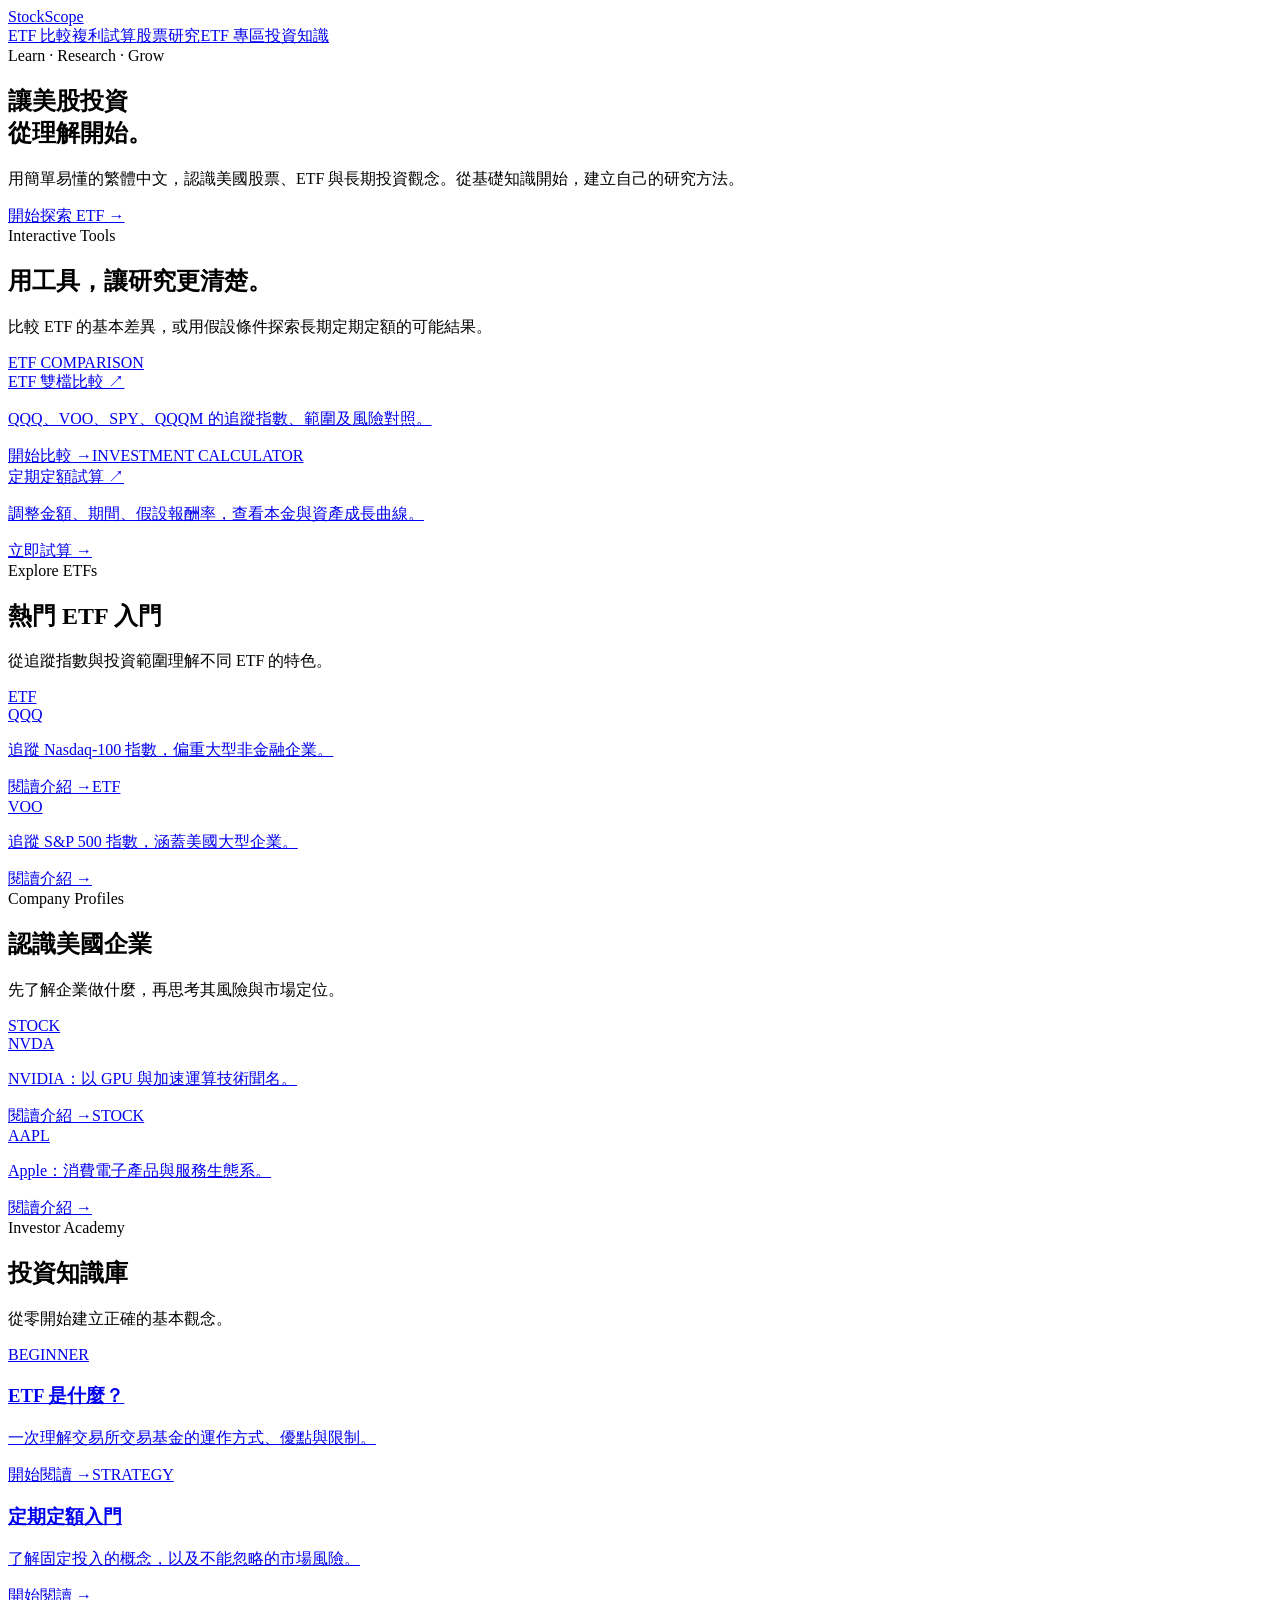
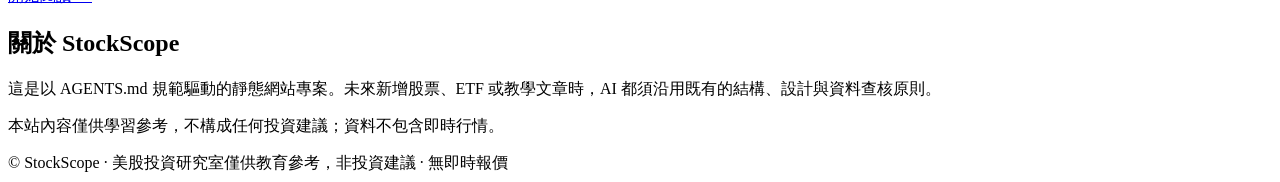
==== index.html @ 0f46e9e3 "Add files via upload" ====
<!doctype html><html lang="zh-Hant"><head><meta charset="utf-8"><meta name="viewport" content="width=device-width,initial-scale=1"><meta name="description" content="StockScope：用白話理解美股、ETF 與投資知識。"><title>首頁｜StockScope</title><link rel="stylesheet" href="./assets/style.css"></head><body><header class="nav"><div class="container nav-inner"><a class="brand" href="./index.html">Stock<span>Scope</span></a><nav class="links" aria-label="主要導覽"><a href="./tools/compare.html">ETF 比較</a><a href="./tools/calculator.html">複利試算</a><a href="./index.html#stocks">股票研究</a><a href="./index.html#etfs">ETF 專區</a><a href="./index.html#learn">投資知識</a></nav></div></header><main><section class="hero"><div class="container"><div class="eyebrow">Learn · Research · Grow</div><h1>讓美股投資<br><span class="accent">從理解開始。</span></h1><p class="lead">用簡單易懂的繁體中文，認識美國股票、ETF 與長期投資觀念。從基礎知識開始，建立自己的研究方法。</p><a class="btn" href="#etfs">開始探索 ETF →</a></div></section><section class="section"><div class="container"><div class="eyebrow">Interactive Tools</div><h2>用工具，讓研究更清楚。</h2><p>比較 ETF 的基本差異，或用假設條件探索長期定期定額的可能結果。</p><div class="grid"><a class="card tool-card" href="tools/compare.html"><span class="tag">ETF COMPARISON</span><div class="ticker">ETF 雙檔比較 ↗</div><p>QQQ、VOO、SPY、QQQM 的追蹤指數、範圍及風險對照。</p><span class="more">開始比較 →</span></a><a class="card tool-card" href="tools/calculator.html"><span class="tag">INVESTMENT CALCULATOR</span><div class="ticker">定期定額試算 ↗</div><p>調整金額、期間、假設報酬率，查看本金與資產成長曲線。</p><span class="more">立即試算 →</span></a></div></div></section><section class="section" id="etfs"><div class="container"><div class="eyebrow">Explore ETFs</div><h2>熱門 ETF 入門</h2><p>從追蹤指數與投資範圍理解不同 ETF 的特色。</p><div class="grid"><a class="card" href="etfs/qqq.html"><span class="tag">ETF</span><div class="ticker">QQQ</div><p>追蹤 Nasdaq-100 指數，偏重大型非金融企業。</p><span class="more">閱讀介紹 →</span></a><a class="card" href="etfs/voo.html"><span class="tag">ETF</span><div class="ticker">VOO</div><p>追蹤 S&P 500 指數，涵蓋美國大型企業。</p><span class="more">閱讀介紹 →</span></a></div></div></section><section class="section" id="stocks"><div class="container"><div class="eyebrow">Company Profiles</div><h2>認識美國企業</h2><p>先了解企業做什麼，再思考其風險與市場定位。</p><div class="grid"><a class="card" href="stocks/nvda.html"><span class="tag">STOCK</span><div class="ticker">NVDA</div><p>NVIDIA：以 GPU 與加速運算技術聞名。</p><span class="more">閱讀介紹 →</span></a><a class="card" href="stocks/aapl.html"><span class="tag">STOCK</span><div class="ticker">AAPL</div><p>Apple：消費電子產品與服務生態系。</p><span class="more">閱讀介紹 →</span></a></div></div></section><section class="section" id="learn"><div class="container"><div class="eyebrow">Investor Academy</div><h2>投資知識庫</h2><p>從零開始建立正確的基本觀念。</p><div class="grid"><a class="card" href="articles/what-is-etf.html"><span class="tag">BEGINNER</span><h3>ETF 是什麼？</h3><p>一次理解交易所交易基金的運作方式、優點與限制。</p><span class="more">開始閱讀 →</span></a><a class="card" href="articles/dollar-cost-averaging.html"><span class="tag">STRATEGY</span><h3>定期定額入門</h3><p>了解固定投入的概念，以及不能忽略的市場風險。</p><span class="more">開始閱讀 →</span></a></div></div></section><section class="section"><div class="container"><div class="panel"><h2>關於 StockScope</h2><p>這是以 AGENTS.md 規範驅動的靜態網站專案。未來新增股票、ETF 或教學文章時，AI 都須沿用既有的結構、設計與資料查核原則。</p><p class="muted">本站內容僅供學習參考，不構成任何投資建議；資料不包含即時行情。</p></div></div></section></main><footer class="footer"><div class="container"><span>© <span data-year></span> StockScope · 美股投資研究室</span><span>僅供教育參考，非投資建議 · 無即時報價</span></div></footer><script src="./assets/app.js"></script></body></html>
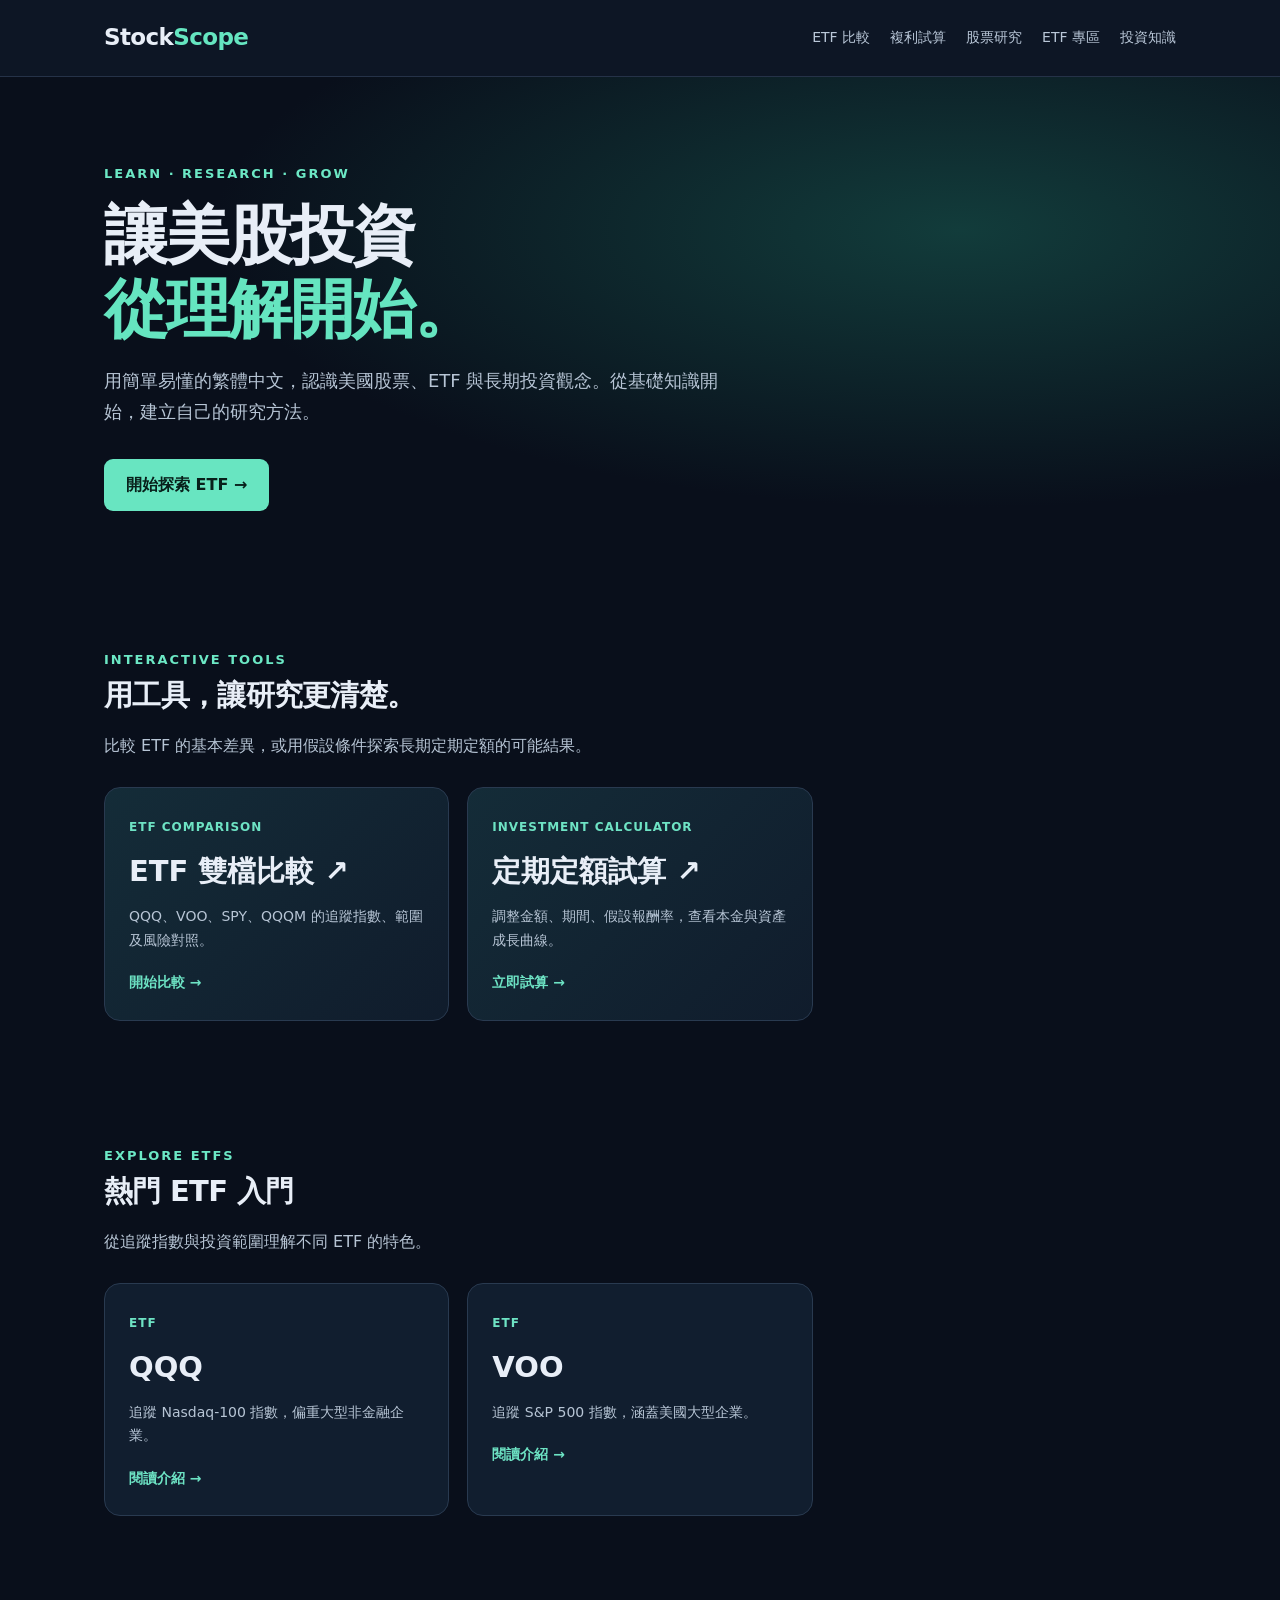
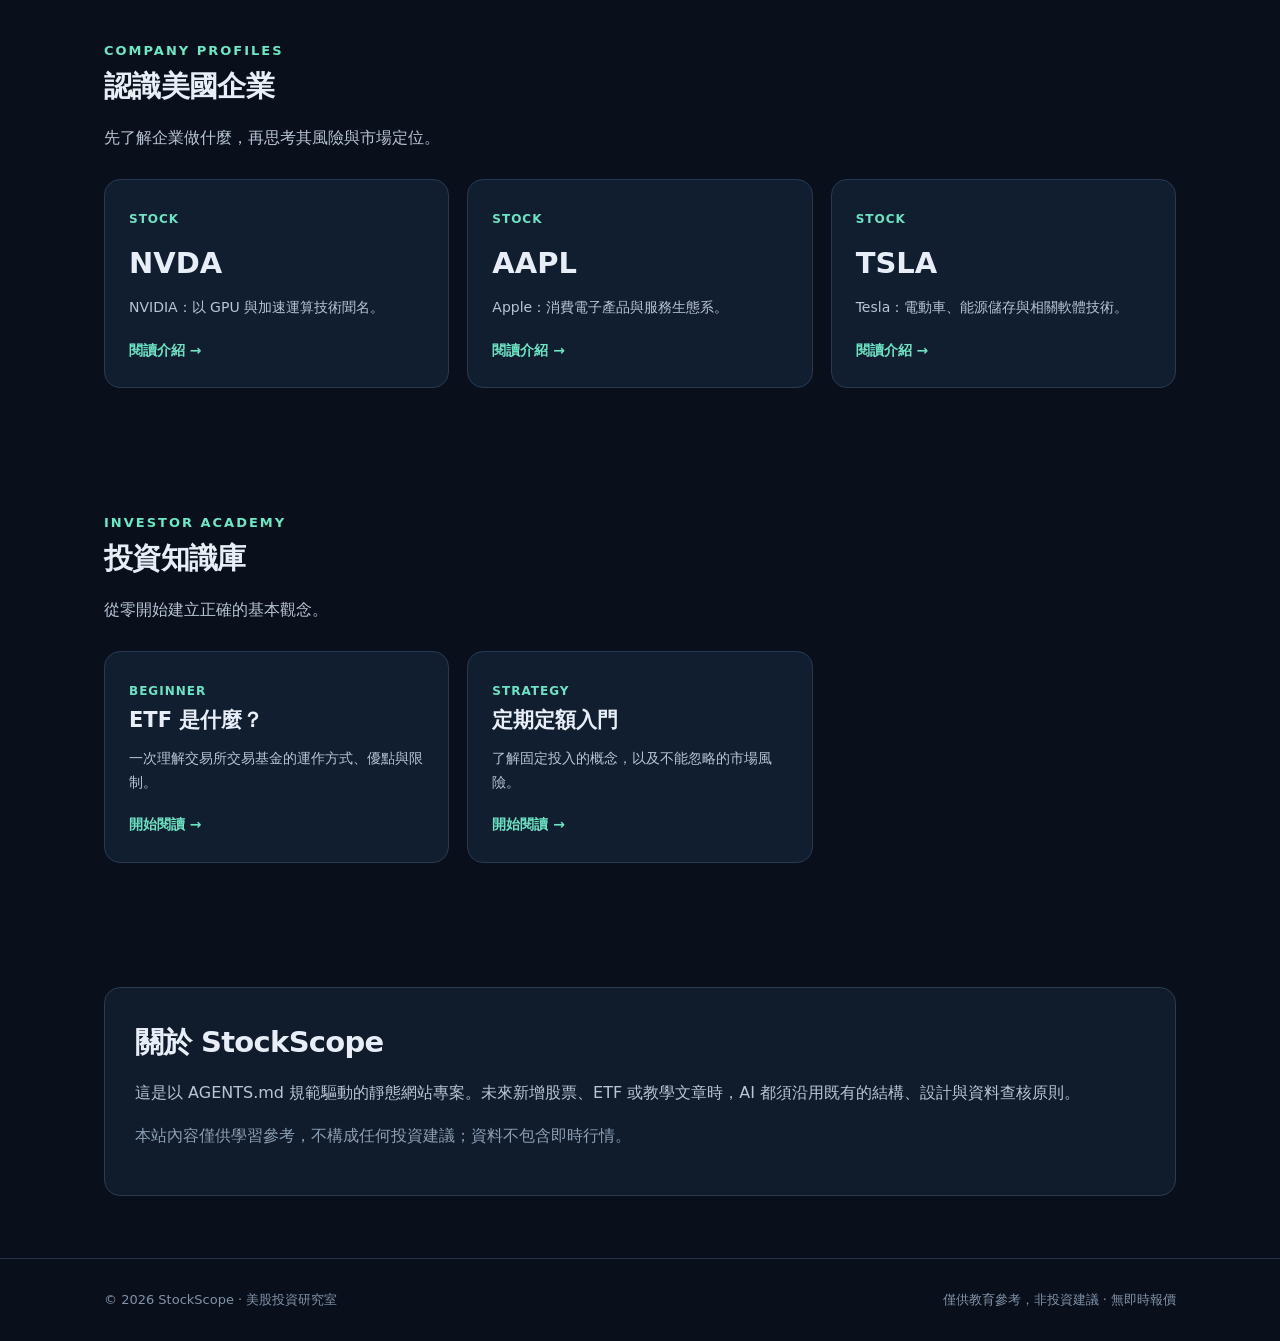
==== commit a05be046: "Add files via upload" ====
--- a/index.html
+++ b/index.html
@@ -1 +1 @@
-<!doctype html><html lang="zh-Hant"><head><meta charset="utf-8"><meta name="viewport" content="width=device-width,initial-scale=1"><meta name="description" content="StockScope：用白話理解美股、ETF 與投資知識。"><title>首頁｜StockScope</title><link rel="stylesheet" href="./assets/style.css"></head><body><header class="nav"><div class="container nav-inner"><a class="brand" href="./index.html">Stock<span>Scope</span></a><nav class="links" aria-label="主要導覽"><a href="./tools/compare.html">ETF 比較</a><a href="./tools/calculator.html">複利試算</a><a href="./index.html#stocks">股票研究</a><a href="./index.html#etfs">ETF 專區</a><a href="./index.html#learn">投資知識</a></nav></div></header><main><section class="hero"><div class="container"><div class="eyebrow">Learn · Research · Grow</div><h1>讓美股投資<br><span class="accent">從理解開始。</span></h1><p class="lead">用簡單易懂的繁體中文，認識美國股票、ETF 與長期投資觀念。從基礎知識開始，建立自己的研究方法。</p><a class="btn" href="#etfs">開始探索 ETF →</a></div></section><section class="section"><div class="container"><div class="eyebrow">Interactive Tools</div><h2>用工具，讓研究更清楚。</h2><p>比較 ETF 的基本差異，或用假設條件探索長期定期定額的可能結果。</p><div class="grid"><a class="card tool-card" href="tools/compare.html"><span class="tag">ETF COMPARISON</span><div class="ticker">ETF 雙檔比較 ↗</div><p>QQQ、VOO、SPY、QQQM 的追蹤指數、範圍及風險對照。</p><span class="more">開始比較 →</span></a><a class="card tool-card" href="tools/calculator.html"><span class="tag">INVESTMENT CALCULATOR</span><div class="ticker">定期定額試算 ↗</div><p>調整金額、期間、假設報酬率，查看本金與資產成長曲線。</p><span class="more">立即試算 →</span></a></div></div></section><section class="section" id="etfs"><div class="container"><div class="eyebrow">Explore ETFs</div><h2>熱門 ETF 入門</h2><p>從追蹤指數與投資範圍理解不同 ETF 的特色。</p><div class="grid"><a class="card" href="etfs/qqq.html"><span class="tag">ETF</span><div class="ticker">QQQ</div><p>追蹤 Nasdaq-100 指數，偏重大型非金融企業。</p><span class="more">閱讀介紹 →</span></a><a class="card" href="etfs/voo.html"><span class="tag">ETF</span><div class="ticker">VOO</div><p>追蹤 S&P 500 指數，涵蓋美國大型企業。</p><span class="more">閱讀介紹 →</span></a></div></div></section><section class="section" id="stocks"><div class="container"><div class="eyebrow">Company Profiles</div><h2>認識美國企業</h2><p>先了解企業做什麼，再思考其風險與市場定位。</p><div class="grid"><a class="card" href="stocks/nvda.html"><span class="tag">STOCK</span><div class="ticker">NVDA</div><p>NVIDIA：以 GPU 與加速運算技術聞名。</p><span class="more">閱讀介紹 →</span></a><a class="card" href="stocks/aapl.html"><span class="tag">STOCK</span><div class="ticker">AAPL</div><p>Apple：消費電子產品與服務生態系。</p><span class="more">閱讀介紹 →</span></a></div></div></section><section class="section" id="learn"><div class="container"><div class="eyebrow">Investor Academy</div><h2>投資知識庫</h2><p>從零開始建立正確的基本觀念。</p><div class="grid"><a class="card" href="articles/what-is-etf.html"><span class="tag">BEGINNER</span><h3>ETF 是什麼？</h3><p>一次理解交易所交易基金的運作方式、優點與限制。</p><span class="more">開始閱讀 →</span></a><a class="card" href="articles/dollar-cost-averaging.html"><span class="tag">STRATEGY</span><h3>定期定額入門</h3><p>了解固定投入的概念，以及不能忽略的市場風險。</p><span class="more">開始閱讀 →</span></a></div></div></section><section class="section"><div class="container"><div class="panel"><h2>關於 StockScope</h2><p>這是以 AGENTS.md 規範驅動的靜態網站專案。未來新增股票、ETF 或教學文章時，AI 都須沿用既有的結構、設計與資料查核原則。</p><p class="muted">本站內容僅供學習參考，不構成任何投資建議；資料不包含即時行情。</p></div></div></section></main><footer class="footer"><div class="container"><span>© <span data-year></span> StockScope · 美股投資研究室</span><span>僅供教育參考，非投資建議 · 無即時報價</span></div></footer><script src="./assets/app.js"></script></body></html>+<!doctype html><html lang="zh-Hant"><head><meta charset="utf-8"><meta name="viewport" content="width=device-width,initial-scale=1"><meta name="description" content="StockScope：用白話理解美股、ETF 與投資知識。"><title>首頁｜StockScope</title><link rel="stylesheet" href="./assets/style.css"></head><body><header class="nav"><div class="container nav-inner"><a class="brand" href="./index.html">Stock<span>Scope</span></a><nav class="links" aria-label="主要導覽"><a href="./tools/compare.html">ETF 比較</a><a href="./tools/calculator.html">複利試算</a><a href="./index.html#stocks">股票研究</a><a href="./index.html#etfs">ETF 專區</a><a href="./index.html#learn">投資知識</a></nav></div></header><main><section class="hero"><div class="container"><div class="eyebrow">Learn · Research · Grow</div><h1>讓美股投資<br><span class="accent">從理解開始。</span></h1><p class="lead">用簡單易懂的繁體中文，認識美國股票、ETF 與長期投資觀念。從基礎知識開始，建立自己的研究方法。</p><a class="btn" href="#etfs">開始探索 ETF →</a></div></section><section class="section"><div class="container"><div class="eyebrow">Interactive Tools</div><h2>用工具，讓研究更清楚。</h2><p>比較 ETF 的基本差異，或用假設條件探索長期定期定額的可能結果。</p><div class="grid"><a class="card tool-card" href="tools/compare.html"><span class="tag">ETF COMPARISON</span><div class="ticker">ETF 雙檔比較 ↗</div><p>QQQ、VOO、SPY、QQQM 的追蹤指數、範圍及風險對照。</p><span class="more">開始比較 →</span></a><a class="card tool-card" href="tools/calculator.html"><span class="tag">INVESTMENT CALCULATOR</span><div class="ticker">定期定額試算 ↗</div><p>調整金額、期間、假設報酬率，查看本金與資產成長曲線。</p><span class="more">立即試算 →</span></a></div></div></section><section class="section" id="etfs"><div class="container"><div class="eyebrow">Explore ETFs</div><h2>熱門 ETF 入門</h2><p>從追蹤指數與投資範圍理解不同 ETF 的特色。</p><div class="grid"><a class="card" href="etfs/qqq.html"><span class="tag">ETF</span><div class="ticker">QQQ</div><p>追蹤 Nasdaq-100 指數，偏重大型非金融企業。</p><span class="more">閱讀介紹 →</span></a><a class="card" href="etfs/voo.html"><span class="tag">ETF</span><div class="ticker">VOO</div><p>追蹤 S&P 500 指數，涵蓋美國大型企業。</p><span class="more">閱讀介紹 →</span></a></div></div></section><section class="section" id="stocks"><div class="container"><div class="eyebrow">Company Profiles</div><h2>認識美國企業</h2><p>先了解企業做什麼，再思考其風險與市場定位。</p><div class="grid"><a class="card" href="stocks/nvda.html"><span class="tag">STOCK</span><div class="ticker">NVDA</div><p>NVIDIA：以 GPU 與加速運算技術聞名。</p><span class="more">閱讀介紹 →</span></a><a class="card" href="stocks/aapl.html"><span class="tag">STOCK</span><div class="ticker">AAPL</div><p>Apple：消費電子產品與服務生態系。</p><span class="more">閱讀介紹 →</span></a><a class="card" href="stocks/tsla.html"><span class="tag">STOCK</span><div class="ticker">TSLA</div><p>Tesla：電動車、能源儲存與相關軟體技術。</p><span class="more">閱讀介紹 →</span></a></div></div></section><section class="section" id="learn"><div class="container"><div class="eyebrow">Investor Academy</div><h2>投資知識庫</h2><p>從零開始建立正確的基本觀念。</p><div class="grid"><a class="card" href="articles/what-is-etf.html"><span class="tag">BEGINNER</span><h3>ETF 是什麼？</h3><p>一次理解交易所交易基金的運作方式、優點與限制。</p><span class="more">開始閱讀 →</span></a><a class="card" href="articles/dollar-cost-averaging.html"><span class="tag">STRATEGY</span><h3>定期定額入門</h3><p>了解固定投入的概念，以及不能忽略的市場風險。</p><span class="more">開始閱讀 →</span></a></div></div></section><section class="section"><div class="container"><div class="panel"><h2>關於 StockScope</h2><p>這是以 AGENTS.md 規範驅動的靜態網站專案。未來新增股票、ETF 或教學文章時，AI 都須沿用既有的結構、設計與資料查核原則。</p><p class="muted">本站內容僅供學習參考，不構成任何投資建議；資料不包含即時行情。</p></div></div></section></main><footer class="footer"><div class="container"><span>© <span data-year></span> StockScope · 美股投資研究室</span><span>僅供教育參考，非投資建議 · 無即時報價</span></div></footer><script src="./assets/app.js"></script></body></html>
--- a/assets/style.css
+++ b/assets/style.css
@@ -0,0 +1,3 @@
+*{box-sizing:border-box}html{scroll-behavior:smooth}body{margin:0;background:#090f1b;color:#e8eef7;font-family:system-ui,-apple-system,"Noto Sans TC",sans-serif;line-height:1.7}a{color:inherit;text-decoration:none}a:hover{color:#67e5c4}.container{max-width:1120px;margin:auto;padding:0 24px}.nav{border-bottom:1px solid #253248;background:#0d1625}.nav-inner{display:flex;align-items:center;justify-content:space-between;min-height:76px;gap:16px}.brand{font-size:23px;font-weight:800;letter-spacing:-.6px}.brand span,.accent{color:#65e5c0}.links{display:flex;flex-wrap:wrap;gap:20px;color:#b9c7d8;font-size:14px}.hero{padding:86px 0 76px;background:radial-gradient(ellipse at 75% 30%,#123c3b 0,transparent 55%)}.eyebrow{color:#6ce8c5;font-size:13px;letter-spacing:2px;font-weight:700;text-transform:uppercase}h1{font-size:clamp(36px,6vw,64px);line-height:1.15;letter-spacing:-2px;margin:14px 0 20px}h2{font-size:29px;letter-spacing:-.7px;margin:0 0 12px}h3{margin:0 0 8px;font-size:21px}p{color:#b7c5d5;margin:0 0 16px}.lead{max-width:650px;font-size:18px}.btn{display:inline-block;background:#68e5c1;color:#08201b;padding:12px 22px;border-radius:9px;font-weight:800;margin-top:16px}.btn:hover{color:#08201b;background:#a1f6df}.section{padding:62px 0}.muted{color:#8c9fb4}.grid{display:grid;grid-template-columns:repeat(3,minmax(0,1fr));gap:18px;margin-top:28px}.card{background:#111e2f;border:1px solid #293a50;border-radius:16px;padding:24px;transition:transform .2s,border-color .2s;display:block}.card:hover{transform:translateY(-3px);border-color:#68e5c1}.tag{font-size:12px;color:#6ee3c4;font-weight:700;letter-spacing:1px}.ticker{font-size:29px;font-weight:800;margin:8px 0}.card p{font-size:14px}.more{font-size:14px;color:#6de3c4;font-weight:700}.panel{border:1px solid #2b3c50;border-radius:16px;background:#101b2b;padding:30px}.article{max-width:820px;margin:0 auto;padding:64px 24px 90px}.article h1{font-size:clamp(32px,5vw,48px)}.article h2{font-size:24px;margin:34px 0 10px}.article ul{color:#b7c5d5;padding-left:24px}.article li{margin:8px 0}.back{display:inline-block;margin-bottom:30px;color:#6ce8c5}.note{padding:18px 22px;background:#16283a;border-left:3px solid #68e5c1;border-radius:7px;color:#c9d7e5;margin-top:30px}.footer{border-top:1px solid #253248;padding:30px 0;color:#8193a8;font-size:13px}.footer .container{display:flex;justify-content:space-between;gap:15px;flex-wrap:wrap}@media(max-width:760px){.nav-inner{align-items:flex-start;flex-direction:column;padding-top:16px;padding-bottom:16px}.links{gap:12px}.hero{padding:58px 0}.grid{grid-template-columns:1fr}.section{padding:44px 0}.panel{padding:22px}}
+/* Interactive tools: shared components */
+.tool-layout{display:grid;grid-template-columns:340px 1fr;gap:20px;margin-top:28px}.control-panel,.result-panel{background:linear-gradient(155deg,#142437,#0e1929);border:1px solid #304157;border-radius:18px;padding:26px}.field{display:flex;flex-direction:column;gap:8px;margin:18px 0}.field label{font-size:14px;font-weight:700;color:#d7e7f4}.field input,.field select{width:100%;border:1px solid #3c5065;background:#0b1727;color:#f1f6fb;padding:12px;border-radius:10px;font:inherit}.field input:focus,.field select:focus{outline:2px solid #67e5c4;outline-offset:2px}.metric-grid{display:grid;grid-template-columns:repeat(2,minmax(0,1fr));gap:12px;margin:20px 0}.metric{background:#0b1827;border:1px solid #263b4e;padding:18px;border-radius:12px}.metric strong{font-size:clamp(18px,2.5vw,28px);display:block;color:#f1faf8;overflow-wrap:anywhere}.metric small{color:#9bb0c3}.compare-grid{display:grid;grid-template-columns:repeat(2,minmax(0,1fr));gap:16px;margin-top:22px}.compare-item{border:1px solid #2e455a;border-radius:14px;padding:22px;background:#0d1b2b}.compare-item h3{font-size:28px;color:#68e5c1}.compare-item dl{margin:0}.compare-item dt{font-size:12px;color:#8ea7bd;margin-top:16px}.compare-item dd{margin:4px 0;font-size:15px}.chart-wrap{width:100%;overflow:hidden}.chart-wrap svg{display:block;width:100%;height:auto}.legend{display:flex;gap:18px;flex-wrap:wrap;font-size:13px;color:#c0cedb}.legend b{display:inline-block;width:12px;height:12px;border-radius:3px;margin-right:5px;background:#67e5c4}.legend .invested{background:#6f8db6}.tool-card{background:linear-gradient(135deg,#142c38,#101c2c)}.fineprint{font-size:12px;color:#90a4b9;margin-top:16px}.compare-note{margin-top:20px}.tool-heading{padding-top:60px}.tool-heading h1{font-size:clamp(34px,5vw,52px)}@media(max-width:780px){.tool-layout,.compare-grid{grid-template-columns:1fr}.metric-grid{grid-template-columns:1fr}.control-panel,.result-panel{padding:18px}}
